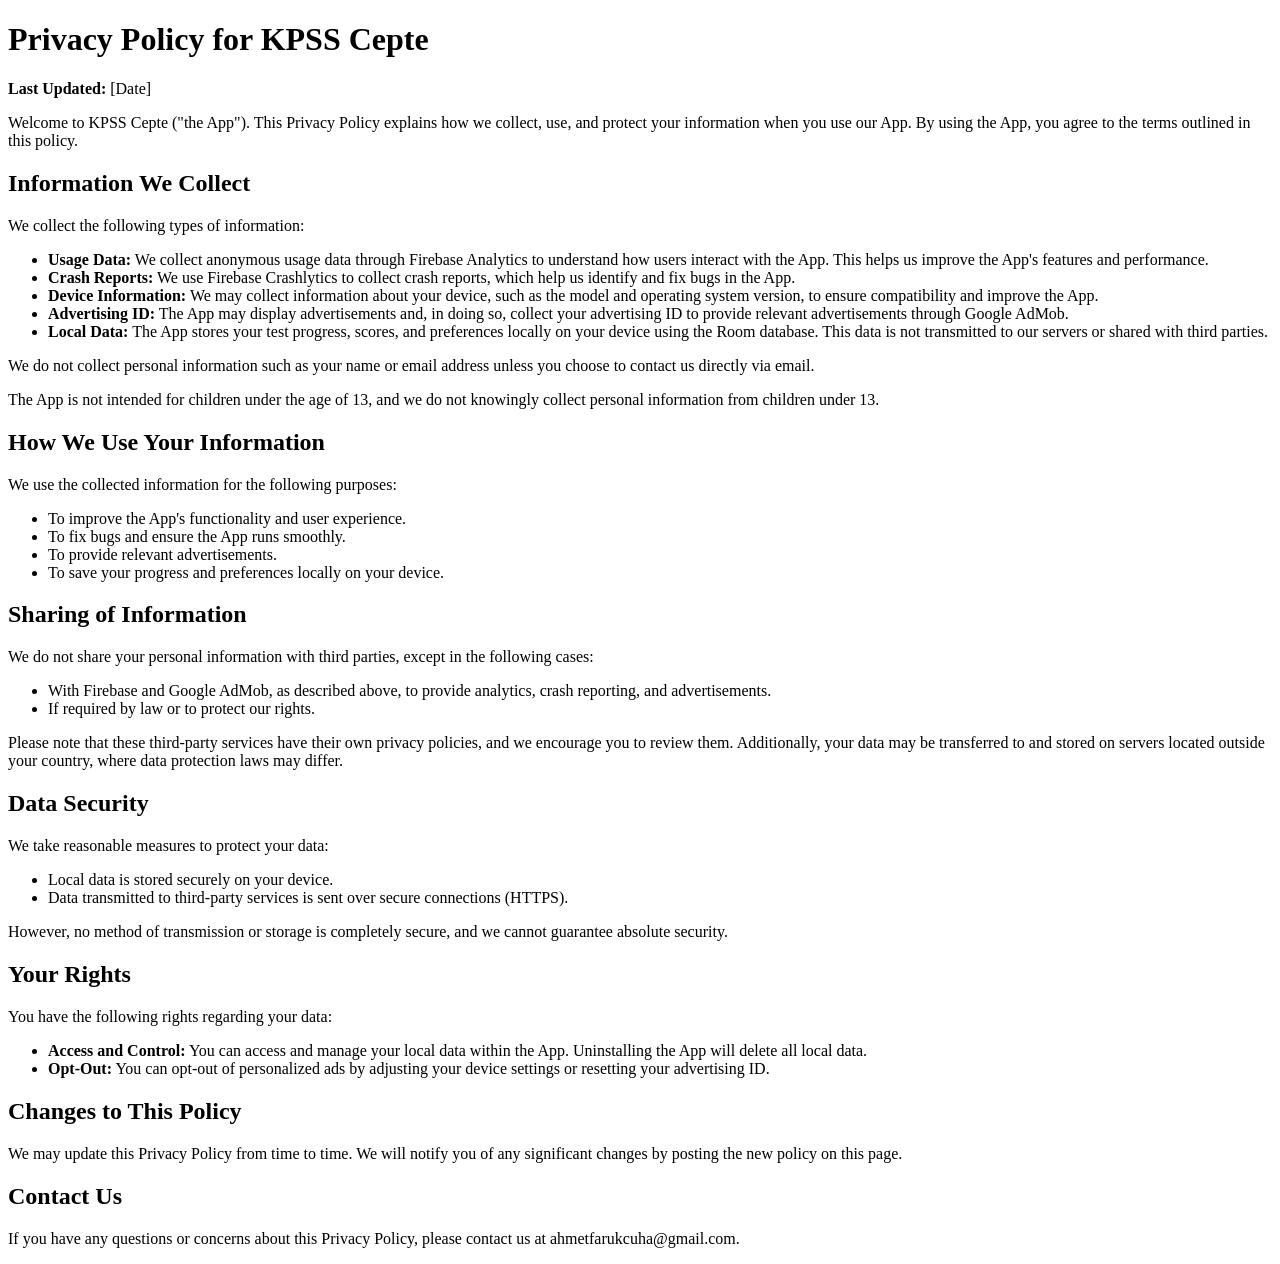
==== kpss_cepte_privacy_policy.html @ 2b3614b0 "Create kpss_cepte_privacy_policy.html" ====
<!DOCTYPE html>
<html lang="en">
<head>
    <meta charset="UTF-8">
    <meta name="viewport" content="width=device-width, initial-scale=1.0">
    <title>Privacy Policy for KPSS Cepte</title>
</head>
<body>
    <h1>Privacy Policy for KPSS Cepte</h1>
    <p><strong>Last Updated:</strong> [Date]</p>
    <p>Welcome to KPSS Cepte ("the App"). This Privacy Policy explains how we collect, use, and protect your information when you use our App. By using the App, you agree to the terms outlined in this policy.</p>

    <h2>Information We Collect</h2>
    <p>We collect the following types of information:</p>
    <ul>
        <li><strong>Usage Data:</strong> We collect anonymous usage data through Firebase Analytics to understand how users interact with the App. This helps us improve the App's features and performance.</li>
        <li><strong>Crash Reports:</strong> We use Firebase Crashlytics to collect crash reports, which help us identify and fix bugs in the App.</li>
        <li><strong>Device Information:</strong> We may collect information about your device, such as the model and operating system version, to ensure compatibility and improve the App.</li>
        <li><strong>Advertising ID:</strong> The App may display advertisements and, in doing so, collect your advertising ID to provide relevant advertisements through Google AdMob.</li>
        <li><strong>Local Data:</strong> The App stores your test progress, scores, and preferences locally on your device using the Room database. This data is not transmitted to our servers or shared with third parties.</li>
    </ul>
    <p>We do not collect personal information such as your name or email address unless you choose to contact us directly via email.</p>
    <p>The App is not intended for children under the age of 13, and we do not knowingly collect personal information from children under 13.</p>

    <h2>How We Use Your Information</h2>
    <p>We use the collected information for the following purposes:</p>
    <ul>
        <li>To improve the App's functionality and user experience.</li>
        <li>To fix bugs and ensure the App runs smoothly.</li>
        <li>To provide relevant advertisements.</li>
        <li>To save your progress and preferences locally on your device.</li>
    </ul>

    <h2>Sharing of Information</h2>
    <p>We do not share your personal information with third parties, except in the following cases:</p>
    <ul>
        <li>With Firebase and Google AdMob, as described above, to provide analytics, crash reporting, and advertisements.</li>
        <li>If required by law or to protect our rights.</li>
    </ul>
    <p>Please note that these third-party services have their own privacy policies, and we encourage you to review them. Additionally, your data may be transferred to and stored on servers located outside your country, where data protection laws may differ.</p>

    <h2>Data Security</h2>
    <p>We take reasonable measures to protect your data:</p>
    <ul>
        <li>Local data is stored securely on your device.</li>
        <li>Data transmitted to third-party services is sent over secure connections (HTTPS).</li>
    </ul>
    <p>However, no method of transmission or storage is completely secure, and we cannot guarantee absolute security.</p>

    <h2>Your Rights</h2>
    <p>You have the following rights regarding your data:</p>
    <ul>
        <li><strong>Access and Control:</strong> You can access and manage your local data within the App. Uninstalling the App will delete all local data.</li>
        <li><strong>Opt-Out:</strong> You can opt-out of personalized ads by adjusting your device settings or resetting your advertising ID.</li>
    </ul>

    <h2>Changes to This Policy</h2>
    <p>We may update this Privacy Policy from time to time. We will notify you of any significant changes by posting the new policy on this page.</p>

    <h2>Contact Us</h2>
    <p>If you have any questions or concerns about this Privacy Policy, please contact us at ahmetfarukcuha@gmail.com.</p>
</body>
</html>
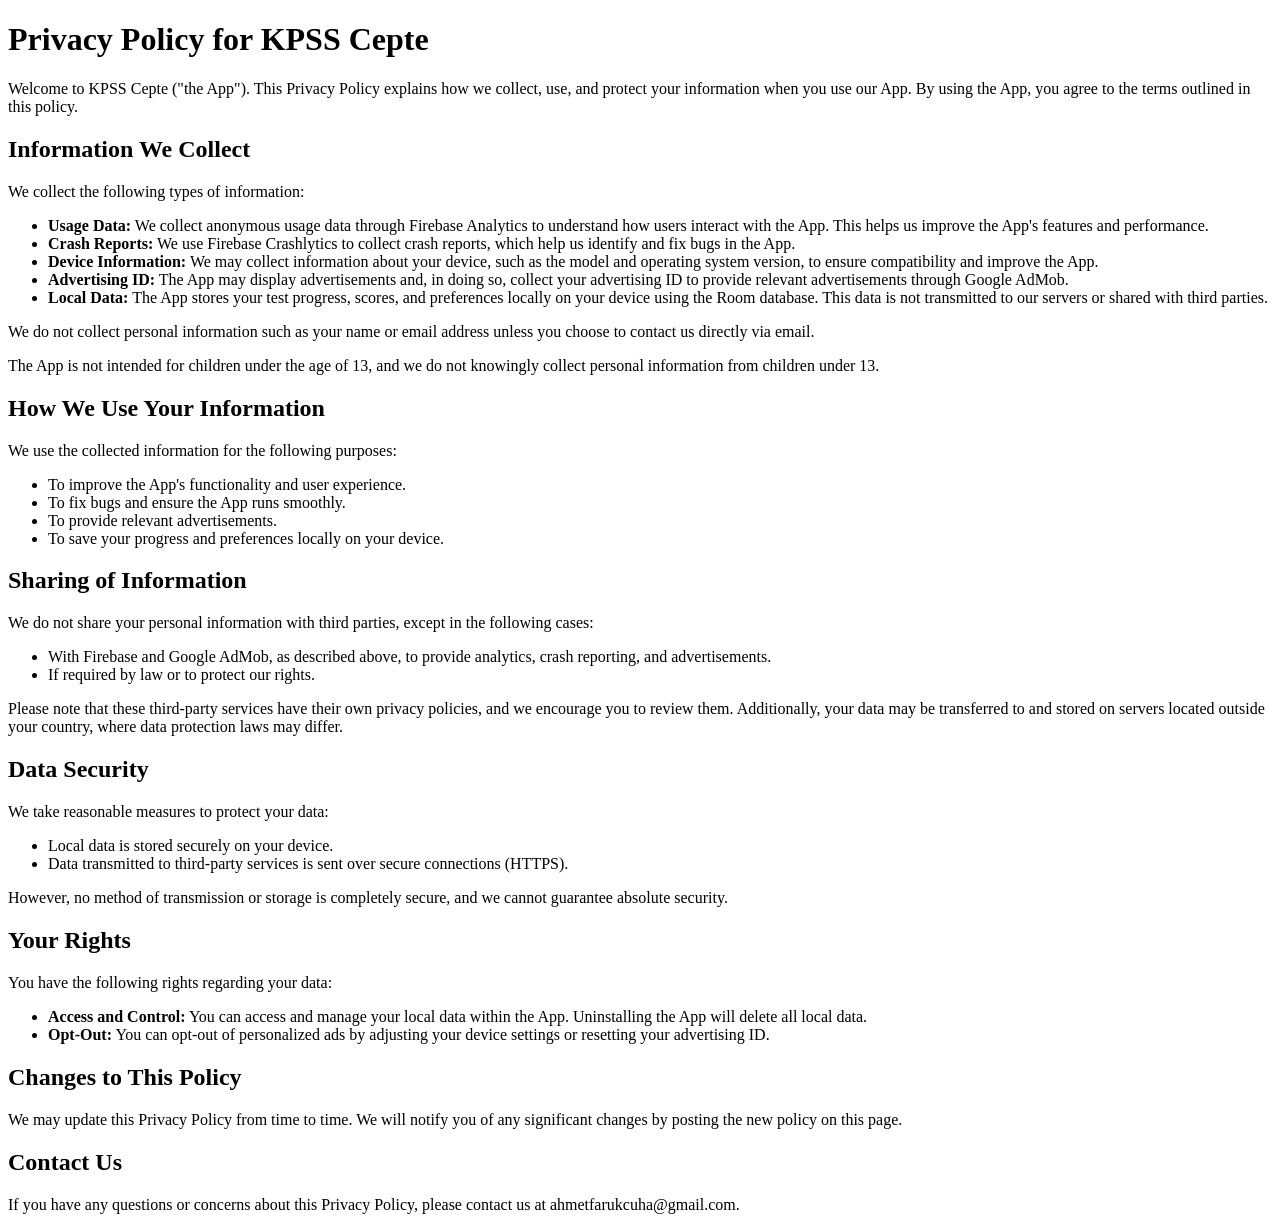
==== commit 6649b932: "Update kpss_cepte_privacy_policy.html" ====
--- a/kpss_cepte_privacy_policy.html
+++ b/kpss_cepte_privacy_policy.html
@@ -7,7 +7,6 @@
 </head>
 <body>
     <h1>Privacy Policy for KPSS Cepte</h1>
-    <p><strong>Last Updated:</strong> [Date]</p>
     <p>Welcome to KPSS Cepte ("the App"). This Privacy Policy explains how we collect, use, and protect your information when you use our App. By using the App, you agree to the terms outlined in this policy.</p>
 
     <h2>Information We Collect</h2>
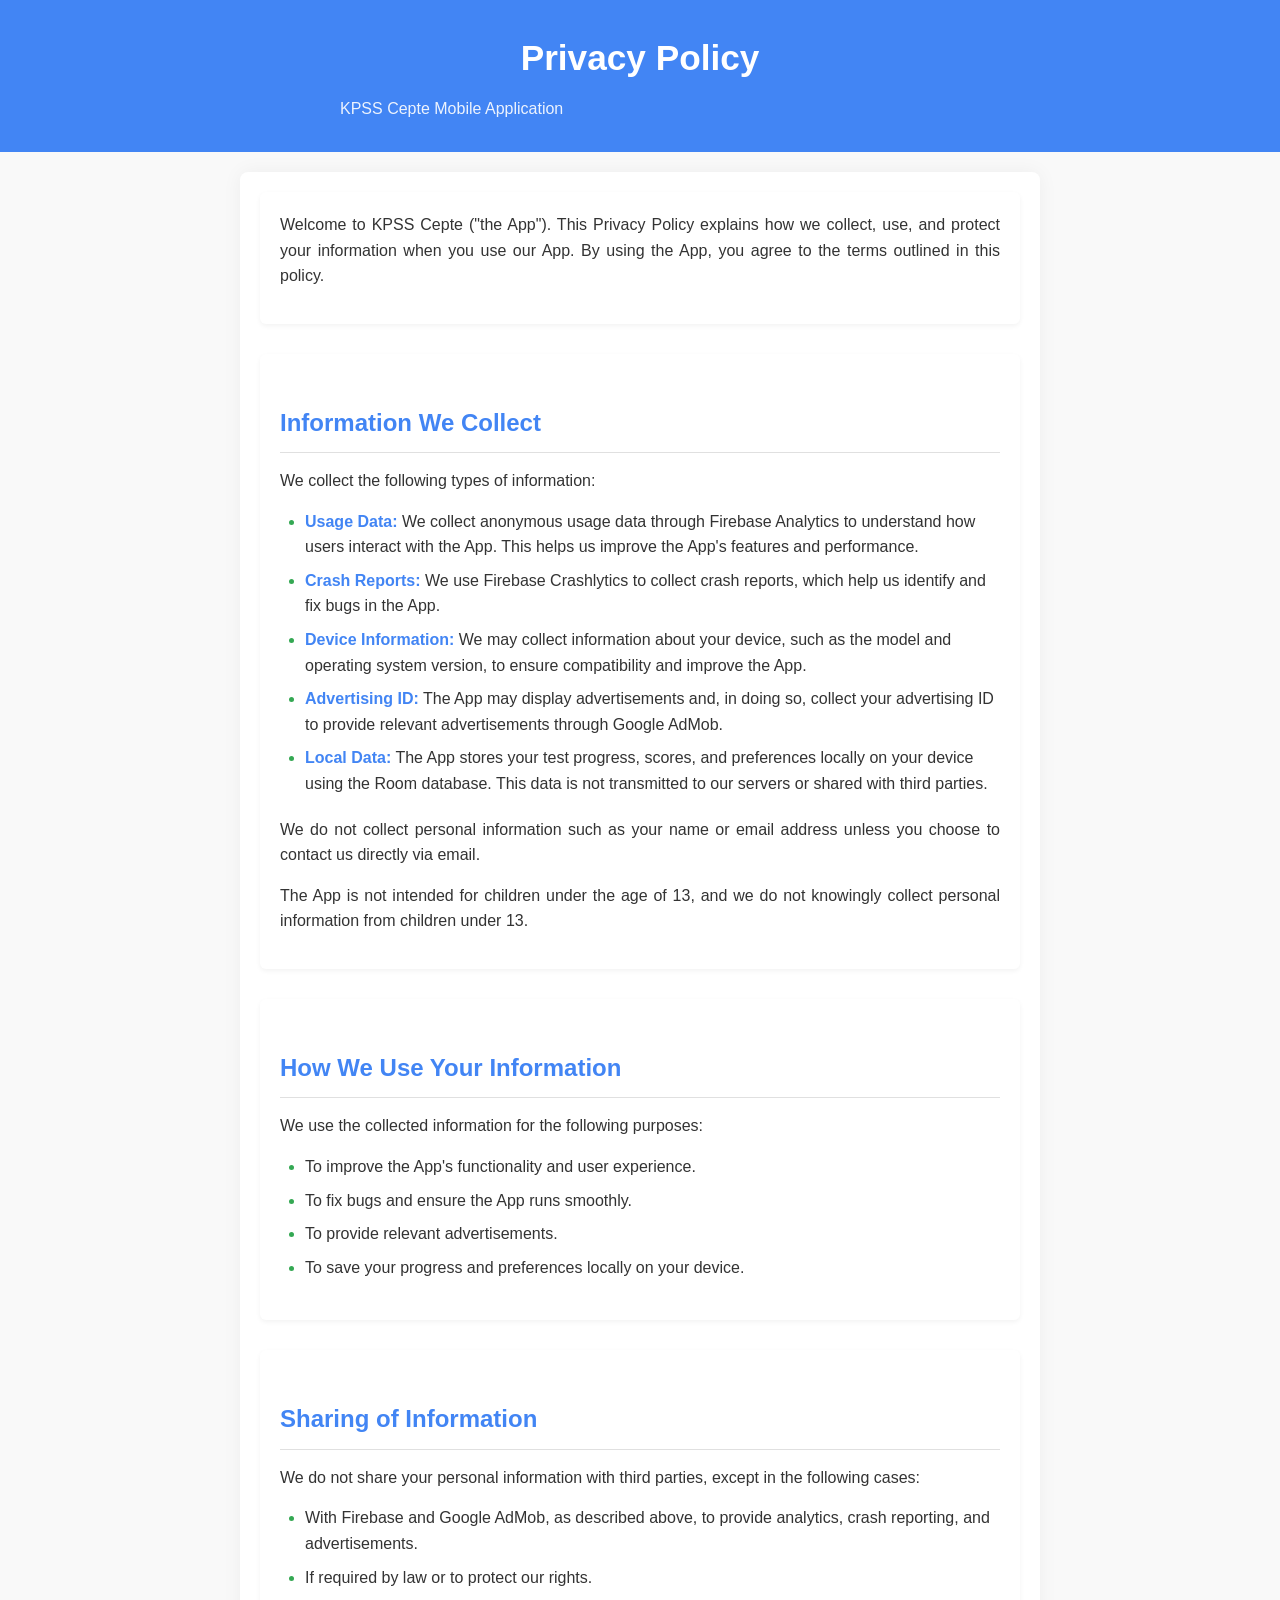
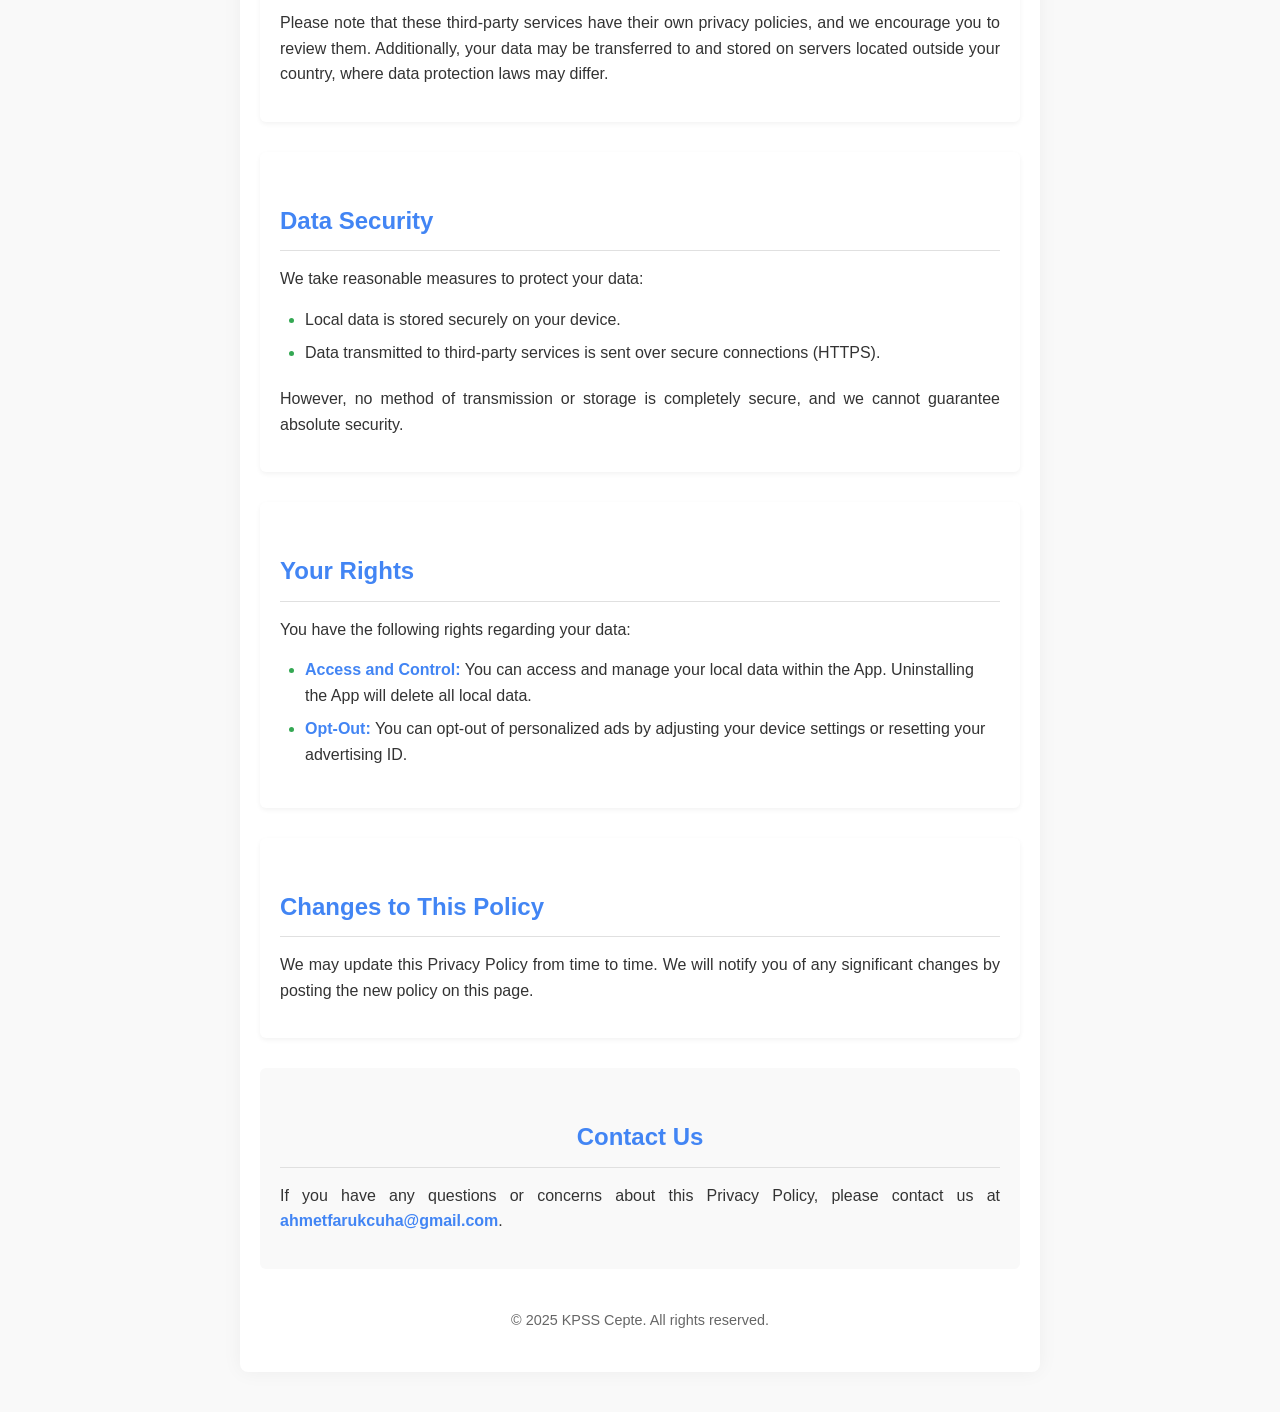
==== commit b3da7913: "Update kpss_cepte_privacy_policy.html" ====
--- a/kpss_cepte_privacy_policy.html
+++ b/kpss_cepte_privacy_policy.html
@@ -4,59 +4,219 @@
     <meta charset="UTF-8">
     <meta name="viewport" content="width=device-width, initial-scale=1.0">
     <title>Privacy Policy for KPSS Cepte</title>
+    <style>
+        :root {
+            --primary-color: #4285F4;
+            --secondary-color: #34A853;
+            --text-color: #333333;
+            --light-bg: #f9f9f9;
+            --border-color: #e0e0e0;
+        }
+        
+        * {
+            margin: 0;
+            padding: 0;
+            box-sizing: border-box;
+        }
+        
+        body {
+            font-family: 'Segoe UI', Roboto, 'Helvetica Neue', Arial, sans-serif;
+            line-height: 1.6;
+            color: var(--text-color);
+            background-color: var(--light-bg);
+            padding: 0;
+            margin: 0;
+        }
+        
+        .container {
+            max-width: 800px;
+            margin: 0 auto;
+            padding: 20px;
+            background-color: white;
+            box-shadow: 0 0 20px rgba(0, 0, 0, 0.05);
+            border-radius: 8px;
+            margin-top: 20px;
+            margin-bottom: 40px;
+        }
+        
+        header {
+            background-color: var(--primary-color);
+            color: white;
+            padding: 30px 0;
+            text-align: center;
+        }
+        
+        h1 {
+            font-size: 2.2rem;
+            margin-bottom: 10px;
+            color: white;
+        }
+        
+        .header-description {
+            font-size: 1rem;
+            opacity: 0.9;
+            max-width: 600px;
+            margin: 0 auto;
+        }
+        
+        h2 {
+            color: var(--primary-color);
+            margin: 30px 0 15px;
+            padding-bottom: 10px;
+            border-bottom: 1px solid var(--border-color);
+        }
+        
+        p {
+            margin-bottom: 15px;
+            text-align: justify;
+        }
+        
+        ul {
+            margin-bottom: 20px;
+            padding-left: 25px;
+        }
+        
+        li {
+            margin-bottom: 8px;
+            position: relative;
+        }
+        
+        li::marker {
+            color: var(--secondary-color);
+        }
+        
+        strong {
+            color: var(--primary-color);
+        }
+        
+        .section {
+            margin-bottom: 30px;
+            background-color: white;
+            padding: 20px;
+            border-radius: 6px;
+            box-shadow: 0 2px 5px rgba(0, 0, 0, 0.05);
+        }
+        
+        .contact {
+            background-color: var(--light-bg);
+            padding: 20px;
+            border-radius: 6px;
+            margin-top: 30px;
+            text-align: center;
+        }
+        
+        .contact a {
+            color: var(--primary-color);
+            text-decoration: none;
+            font-weight: 600;
+        }
+        
+        .contact a:hover {
+            text-decoration: underline;
+        }
+        
+        footer {
+            text-align: center;
+            padding: 20px;
+            font-size: 0.9rem;
+            color: #666;
+            margin-top: 20px;
+        }
+        
+        @media (max-width: 768px) {
+            .container {
+                padding: 15px;
+                margin: 10px;
+            }
+            
+            h1 {
+                font-size: 1.8rem;
+            }
+            
+            h2 {
+                font-size: 1.3rem;
+            }
+        }
+    </style>
 </head>
 <body>
-    <h1>Privacy Policy for KPSS Cepte</h1>
-    <p>Welcome to KPSS Cepte ("the App"). This Privacy Policy explains how we collect, use, and protect your information when you use our App. By using the App, you agree to the terms outlined in this policy.</p>
-
-    <h2>Information We Collect</h2>
-    <p>We collect the following types of information:</p>
-    <ul>
-        <li><strong>Usage Data:</strong> We collect anonymous usage data through Firebase Analytics to understand how users interact with the App. This helps us improve the App's features and performance.</li>
-        <li><strong>Crash Reports:</strong> We use Firebase Crashlytics to collect crash reports, which help us identify and fix bugs in the App.</li>
-        <li><strong>Device Information:</strong> We may collect information about your device, such as the model and operating system version, to ensure compatibility and improve the App.</li>
-        <li><strong>Advertising ID:</strong> The App may display advertisements and, in doing so, collect your advertising ID to provide relevant advertisements through Google AdMob.</li>
-        <li><strong>Local Data:</strong> The App stores your test progress, scores, and preferences locally on your device using the Room database. This data is not transmitted to our servers or shared with third parties.</li>
-    </ul>
-    <p>We do not collect personal information such as your name or email address unless you choose to contact us directly via email.</p>
-    <p>The App is not intended for children under the age of 13, and we do not knowingly collect personal information from children under 13.</p>
-
-    <h2>How We Use Your Information</h2>
-    <p>We use the collected information for the following purposes:</p>
-    <ul>
-        <li>To improve the App's functionality and user experience.</li>
-        <li>To fix bugs and ensure the App runs smoothly.</li>
-        <li>To provide relevant advertisements.</li>
-        <li>To save your progress and preferences locally on your device.</li>
-    </ul>
-
-    <h2>Sharing of Information</h2>
-    <p>We do not share your personal information with third parties, except in the following cases:</p>
-    <ul>
-        <li>With Firebase and Google AdMob, as described above, to provide analytics, crash reporting, and advertisements.</li>
-        <li>If required by law or to protect our rights.</li>
-    </ul>
-    <p>Please note that these third-party services have their own privacy policies, and we encourage you to review them. Additionally, your data may be transferred to and stored on servers located outside your country, where data protection laws may differ.</p>
-
-    <h2>Data Security</h2>
-    <p>We take reasonable measures to protect your data:</p>
-    <ul>
-        <li>Local data is stored securely on your device.</li>
-        <li>Data transmitted to third-party services is sent over secure connections (HTTPS).</li>
-    </ul>
-    <p>However, no method of transmission or storage is completely secure, and we cannot guarantee absolute security.</p>
-
-    <h2>Your Rights</h2>
-    <p>You have the following rights regarding your data:</p>
-    <ul>
-        <li><strong>Access and Control:</strong> You can access and manage your local data within the App. Uninstalling the App will delete all local data.</li>
-        <li><strong>Opt-Out:</strong> You can opt-out of personalized ads by adjusting your device settings or resetting your advertising ID.</li>
-    </ul>
-
-    <h2>Changes to This Policy</h2>
-    <p>We may update this Privacy Policy from time to time. We will notify you of any significant changes by posting the new policy on this page.</p>
-
-    <h2>Contact Us</h2>
-    <p>If you have any questions or concerns about this Privacy Policy, please contact us at ahmetfarukcuha@gmail.com.</p>
+    <header>
+        <h1>Privacy Policy</h1>
+        <p class="header-description">KPSS Cepte Mobile Application</p>
+    </header>
+    
+    <div class="container">
+        <div class="section">
+            <p>Welcome to KPSS Cepte ("the App"). This Privacy Policy explains how we collect, use, and protect your information when you use our App. By using the App, you agree to the terms outlined in this policy.</p>
+        </div>
+
+        <div class="section">
+            <h2>Information We Collect</h2>
+            <p>We collect the following types of information:</p>
+            <ul>
+                <li><strong>Usage Data:</strong> We collect anonymous usage data through Firebase Analytics to understand how users interact with the App. This helps us improve the App's features and performance.</li>
+                <li><strong>Crash Reports:</strong> We use Firebase Crashlytics to collect crash reports, which help us identify and fix bugs in the App.</li>
+                <li><strong>Device Information:</strong> We may collect information about your device, such as the model and operating system version, to ensure compatibility and improve the App.</li>
+                <li><strong>Advertising ID:</strong> The App may display advertisements and, in doing so, collect your advertising ID to provide relevant advertisements through Google AdMob.</li>
+                <li><strong>Local Data:</strong> The App stores your test progress, scores, and preferences locally on your device using the Room database. This data is not transmitted to our servers or shared with third parties.</li>
+            </ul>
+            <p>We do not collect personal information such as your name or email address unless you choose to contact us directly via email.</p>
+            <p>The App is not intended for children under the age of 13, and we do not knowingly collect personal information from children under 13.</p>
+        </div>
+
+        <div class="section">
+            <h2>How We Use Your Information</h2>
+            <p>We use the collected information for the following purposes:</p>
+            <ul>
+                <li>To improve the App's functionality and user experience.</li>
+                <li>To fix bugs and ensure the App runs smoothly.</li>
+                <li>To provide relevant advertisements.</li>
+                <li>To save your progress and preferences locally on your device.</li>
+            </ul>
+        </div>
+
+        <div class="section">
+            <h2>Sharing of Information</h2>
+            <p>We do not share your personal information with third parties, except in the following cases:</p>
+            <ul>
+                <li>With Firebase and Google AdMob, as described above, to provide analytics, crash reporting, and advertisements.</li>
+                <li>If required by law or to protect our rights.</li>
+            </ul>
+            <p>Please note that these third-party services have their own privacy policies, and we encourage you to review them. Additionally, your data may be transferred to and stored on servers located outside your country, where data protection laws may differ.</p>
+        </div>
+
+        <div class="section">
+            <h2>Data Security</h2>
+            <p>We take reasonable measures to protect your data:</p>
+            <ul>
+                <li>Local data is stored securely on your device.</li>
+                <li>Data transmitted to third-party services is sent over secure connections (HTTPS).</li>
+            </ul>
+            <p>However, no method of transmission or storage is completely secure, and we cannot guarantee absolute security.</p>
+        </div>
+
+        <div class="section">
+            <h2>Your Rights</h2>
+            <p>You have the following rights regarding your data:</p>
+            <ul>
+                <li><strong>Access and Control:</strong> You can access and manage your local data within the App. Uninstalling the App will delete all local data.</li>
+                <li><strong>Opt-Out:</strong> You can opt-out of personalized ads by adjusting your device settings or resetting your advertising ID.</li>
+            </ul>
+        </div>
+
+        <div class="section">
+            <h2>Changes to This Policy</h2>
+            <p>We may update this Privacy Policy from time to time. We will notify you of any significant changes by posting the new policy on this page.</p>
+        </div>
+
+        <div class="contact">
+            <h2>Contact Us</h2>
+            <p>If you have any questions or concerns about this Privacy Policy, please contact us at <a href="mailto:ahmetfarukcuha@gmail.com">ahmetfarukcuha@gmail.com</a>.</p>
+        </div>
+        
+        <footer>
+            &copy; 2025 KPSS Cepte. All rights reserved.
+        </footer>
+    </div>
 </body>
 </html>
